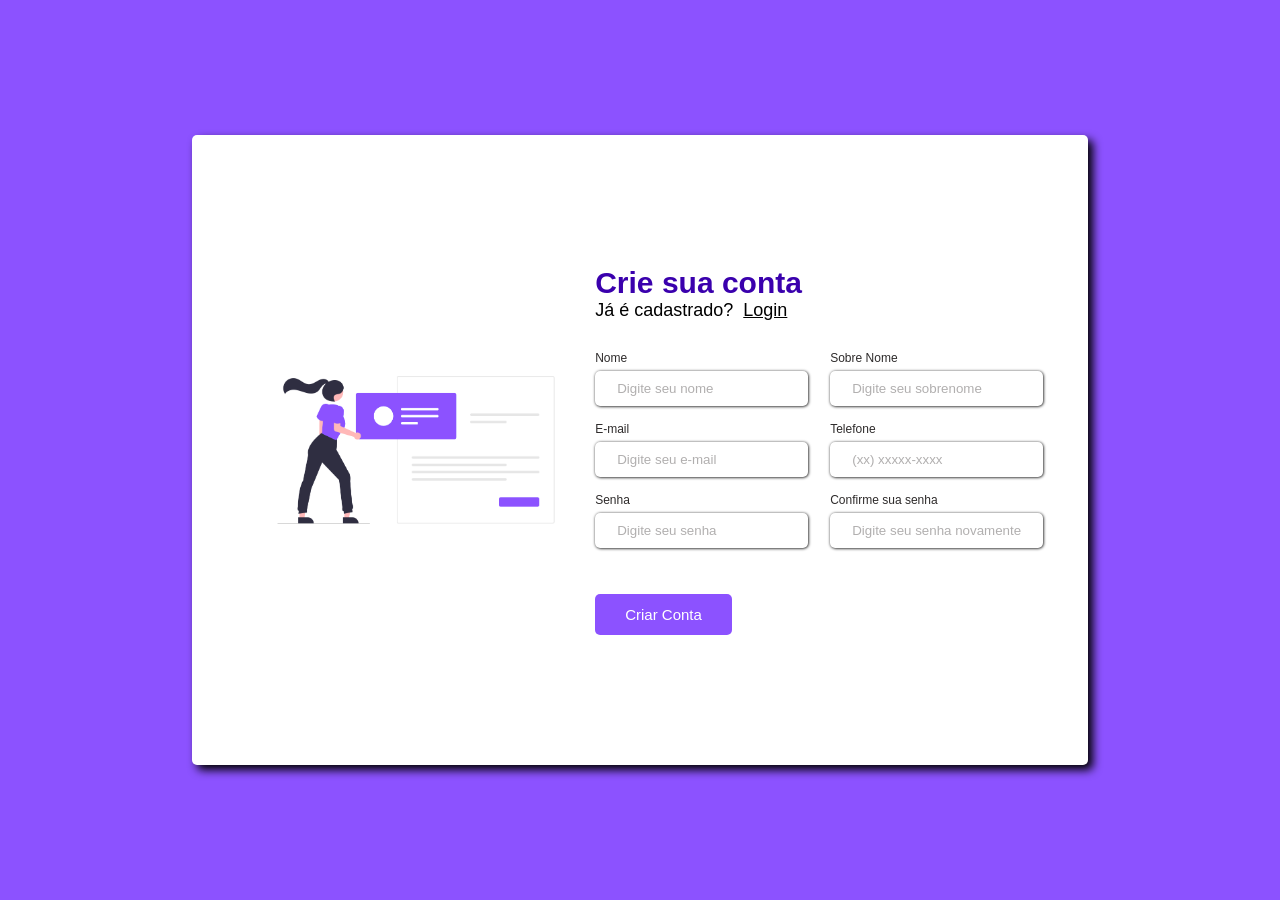
==== createAccount.html @ 44909c7d "add create account page" ====
<!DOCTYPE html>
<html lang="en">
<head>
    <meta charset="UTF-8">
    <meta http-equiv="X-UA-Compatible" content="IE=edge">
    <meta name="viewport" content="width=device-width, initial-scale=1.0">
    <title>Meu Caramelo</title>
    <link rel="stylesheet" type="text/css" href="assets/css/createAcount.css">
</head>
<body>
    <div class="container">
        <img src="assets/images/createAccount vs1.png" alt="">

        <div class="form">
            <form action="#">
                <div class="form-header">
                    <h1>Crie sua conta</h1>
                    <ul>
                        <li>Já é cadastrado?</li>
                        <li><a href="#">Login</a></li>
                    </ul>
                </div>

                <div class="input-group">
                    <div class="input-box">
                        <label for="first-name">Nome</label>
                        <input id="first-name" type="text" name="first-name" placeholder="Digite seu nome">
                    </div>

                    <div class="input-box">
                        <label for="last-name">Sobre Nome</label>
                        <input id="last-name" type="text" name="last-name" placeholder="Digite seu sobrenome">
                    </div>

                    <div class="input-box">
                        <label for="mail">E-mail</label>
                        <input id="mail" type="text" name="mail" placeholder="Digite seu e-mail">
                    </div>

                    <div class="input-box">
                        <label for="phone-number">Telefone</label>
                        <input id="phone-number" type="text" name="phone-number" placeholder="(xx) xxxxx-xxxx">
                    </div>

                    <div class="input-box">
                        <label for="password">Senha</label>
                        <input id="password" type="text" name="password" placeholder="Digite seu senha">
                    </div>

                    <div class="input-box">
                        <label for="com-password">Confirme sua senha</label>
                        <input id="com-password" type="text" name="com-password" placeholder="Digite seu senha novamente">
                    </div>
                </div>

                <button class="button"><a href="index.html">Criar Conta</a></button>
            </form>
        </div>
    </div>
</body>
</html>
---- assets/css/createAcount.css ----
* {
    padding: 0;
    margin: 0;
    box-sizing: border-box;
    text-decoration: none;
}

html, body {
    scroll-behavior: smooth;
    font-family: 'Sarala', sans-serif;
    font-size: 62.5%;
    text-rendering: optimizeLegibility;
    -webkit-font-smoothing: antialiased;
}

body {
    width: 100%;
    height: 100vh;
    display: flex;
    justify-content: center;
    align-items: center;
    background-color: #8C52FF;
}

.container {
    width: 70%;
    height: 70vh;
    display: flex;
    justify-content: center;
    align-items: center;

    background-color: #ffffff;
    box-shadow: 5px 5px 10px #000;
    border-radius: 0.5rem;
}

.container img {
    width: 40%;
}

.form {
    width: 50%;
    max-width: 50rem;
    display: flex;
    justify-content: center;
    align-items: center;
    flex-direction: column;
}

.form-header {
    margin-bottom: 2rem;
}

.form-header h1 {
    font-size: 3rem;
    color: #3A00AD;
}

.form-header ul {
    font-size: 1.8rem;
    list-style: none;
    display: flex;
    gap: 01rem;
}

.form-header ul li a {
    color: #000;
    text-decoration: underline #000;
}

.input-group {
    display: flex;
    flex-wrap: wrap;
    justify-content: space-between;
    padding: 1rem 0;
}

.input-box {
    display: flex;
    flex-direction: column;
    margin-bottom: 1rem;
}

.input-box input {
    margin: 0.6rem 0;
    padding: 1rem 2.2rem;
    border: none;
    border-radius: 5px;
    box-shadow: 0.5px 0.5px 3px #000;
}

.input-box input:hover {
    background-color: #F8F8F8;
}

.input-box input:focus-visible {
    outline: 1px solid #8C52FF;
}

.input-box input::placeholder {
    color: #b1afaf;
}

.input-box label {
    font-size: 1.2rem;
    font-weight: 400;
    color: #2E2B2B;
}

.button {
    padding: 1.2rem 3rem;
    margin-top: 2rem;
    font-size: 1.5rem;
    cursor: pointer;
    
    border: none;
    border-radius: 5px;
    background-color: #8C52FF;
}

.button a {
    color: #ffffff;
}
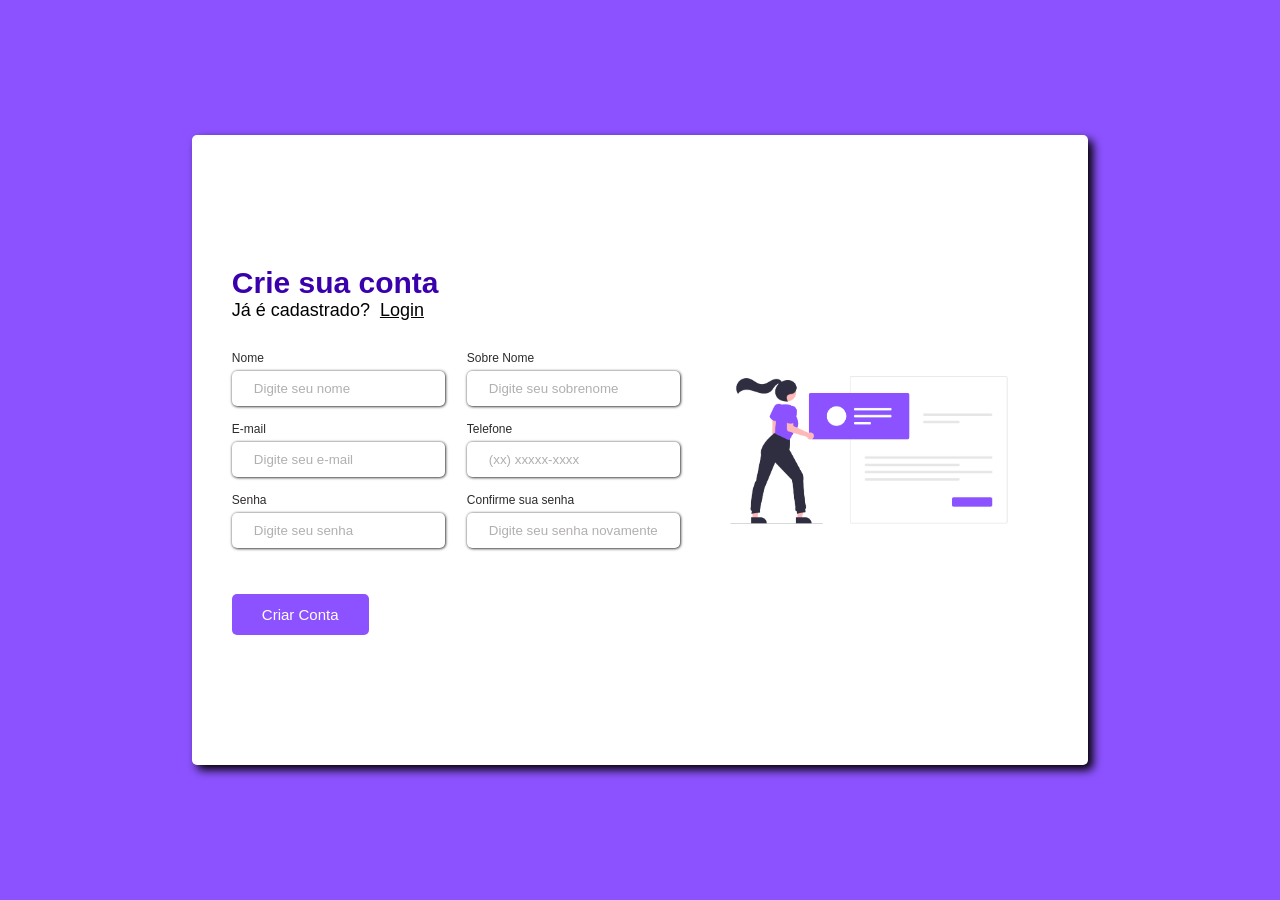
==== commit b8e6a756: "update navagation" ====
--- a/createAccount.html
+++ b/createAccount.html
@@ -17,7 +17,7 @@
                     <h1>Crie sua conta</h1>
                     <ul>
                         <li>Já é cadastrado?</li>
-                        <li><a href="#">Login</a></li>
+                        <li><a href="login.html">Login</a></li>
                     </ul>
                 </div>
 
--- a/assets/css/createAcount.css
+++ b/assets/css/createAcount.css
@@ -26,8 +26,10 @@
     width: 70%;
     height: 70vh;
     display: flex;
+    flex-direction: row-reverse;
     justify-content: center;
     align-items: center;
+    gap: 1rem;
 
     background-color: #ffffff;
     box-shadow: 5px 5px 10px #000;
